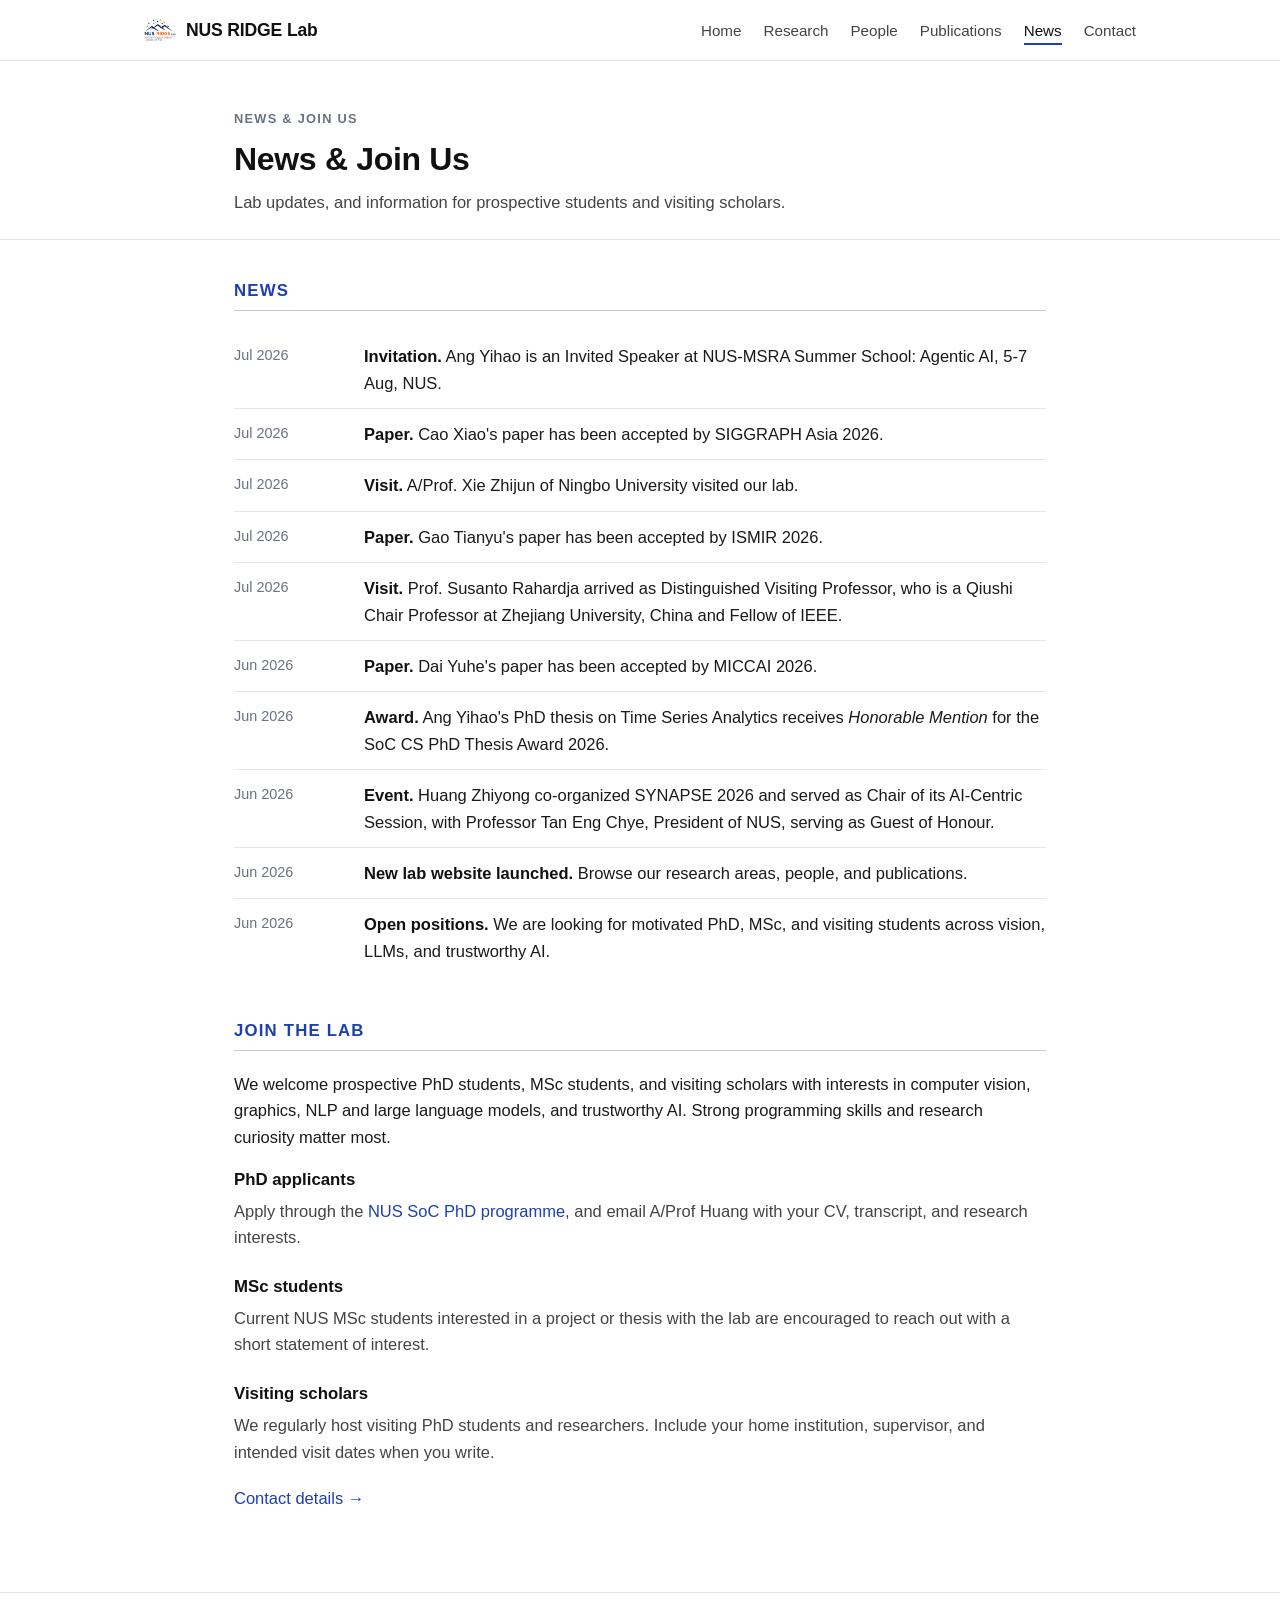
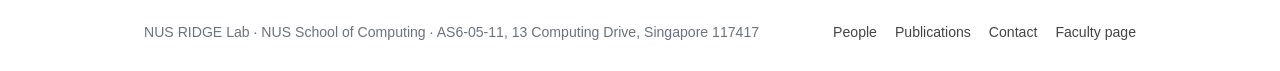
==== news.html @ 7f375b80 "Update news.html" ====
<!DOCTYPE html>
<html lang="en">
<head>
  <meta charset="UTF-8">
  <meta name="viewport" content="width=device-width, initial-scale=1.0">
  <title>News &amp; Join Us — NUS RIDGE Lab</title>
  <meta name="description" content="Latest news from NUS RIDGE Lab and information for prospective students.">
  <link rel="icon" type="image/png" href="assets/lab_logo.png">
  <link rel="stylesheet" href="css/style.css">
</head>
<body>

  <header class="site-header">
    <nav class="nav">
      <a class="brand" href="index.html"><img class="brand-logo" src="assets/lab_logo.png" alt="NUS RIDGE Lab logo"><span>NUS RIDGE Lab</span></a>
      <button class="nav-toggle" aria-label="Toggle navigation">&#9776;</button>
      <ul class="nav-links">
        <li><a href="index.html">Home</a></li>
        <li><a href="research.html">Research</a></li>
        <li><a href="people.html">People</a></li>
        <li><a href="publications.html">Publications</a></li>
        <li><a href="news.html">News</a></li>
        <li><a href="contact.html">Contact</a></li>
      </ul>
    </nav>
  </header>

  <div class="masthead">
    <div class="container">
      <div class="kicker">News &amp; Join Us</div>
      <h1>News &amp; Join Us</h1>
      <p>Lab updates, and information for prospective students and visiting scholars.</p>
    </div>
  </div>

  <main>
    <div class="container">

      <section>
        <h2 class="section-title">News</h2>
        <ul class="news-list">
          <li>
            <span class="date">Jul 2026</span>
            <span class="what"><strong>Invitation.</strong> Ang Yihao is an Invited Speaker at NUS-MSRA Summer School: Agentic AI, 5-7 Aug, NUS. </span>
          </li>
          <li>
            <span class="date">Jul 2026</span>
            <span class="what"><strong>Paper.</strong> Cao Xiao's paper has been accepted by SIGGRAPH Asia 2026. </span>
          </li>
          <li>
            <span class="date">Jul 2026</span>
            <span class="what"><strong>Visit.</strong> A/Prof. Xie Zhijun of Ningbo University visited our lab. </span>
          </li>
          <li>
            <span class="date">Jul 2026</span>
            <span class="what"><strong>Paper.</strong> Gao Tianyu's paper has been accepted by ISMIR 2026. </span>
          </li>
          <li>
            <span class="date">Jul 2026</span>
            <span class="what"><strong>Visit.</strong> Prof. Susanto Rahardja arrived as Distinguished Visiting Professor, who is a Qiushi Chair Professor at Zhejiang University, China and Fellow of IEEE. </span>
          </li>
          <li>
            <span class="date">Jun 2026</span>
            <span class="what"><strong>Paper.</strong> Dai Yuhe's paper has been accepted by MICCAI 2026. </span>
          </li>
          <li>
            <span class="date">Jun 2026</span>
            <span class="what"><strong>Award.</strong> Ang Yihao's PhD thesis on Time Series Analytics receives <em>Honorable Mention</em> for the SoC CS PhD Thesis Award 2026.</span>
          </li>
          <li>
            <span class="date">Jun 2026</span>
            <span class="what"><strong>Event.</strong> Huang Zhiyong co-organized SYNAPSE 2026 and served as Chair of its AI-Centric Session, with Professor Tan Eng Chye, President of NUS,  serving as Guest of Honour. </span>
          </li>
          <li>
            <span class="date">Jun 2026</span>
            <span class="what"><strong>New lab website launched.</strong> Browse our research areas, people, and publications.</span>
          </li>
          <li>
            <span class="date">Jun 2026</span>
            <span class="what"><strong>Open positions.</strong> We are looking for motivated PhD, MSc, and visiting students across vision, LLMs, and trustworthy AI.</span>
          </li>
        </ul>
      </section>

      <section>
        <h2 class="section-title">Join the lab</h2>
        <p>
          We welcome prospective PhD students, MSc students, and visiting scholars with interests
          in computer vision, graphics, NLP and large language models, and trustworthy AI. Strong
          programming skills and research curiosity matter most.
        </p>
        <dl class="def-list">
          <dt>PhD applicants</dt>
          <dd>Apply through the <a href="https://www.comp.nus.edu.sg/programmes/pg/phdcs/" target="_blank" rel="noopener">NUS SoC PhD programme</a>, and email A/Prof Huang with your CV, transcript, and research interests.</dd>

          <dt>MSc students</dt>
          <dd>Current NUS MSc students interested in a project or thesis with the lab are encouraged to reach out with a short statement of interest.</dd>

          <dt>Visiting scholars</dt>
          <dd>We regularly host visiting PhD students and researchers. Include your home institution, supervisor, and intended visit dates when you write.</dd>
        </dl>
        <p style="margin-top:1.2em;"><a href="contact.html">Contact details &rarr;</a></p>
      </section>

    </div>
  </main>

  <footer class="site-footer">
    <div class="footer-inner">
      <div>NUS RIDGE Lab &middot; NUS School of Computing &middot; AS6-05-11, 13 Computing Drive, Singapore 117417</div>
      <div class="footer-links">
        <a href="people.html">People</a>
        <a href="publications.html">Publications</a>
        <a href="contact.html">Contact</a>
        <a href="https://www.comp.nus.edu.sg/~huangzy/" target="_blank" rel="noopener">Faculty page</a>
      </div>
    </div>
  </footer>

  <script src="js/main.js"></script>
</body>
</html>
---- css/style.css ----
/* =========================================================
   NUS RIDGE Lab — stylesheet
   Academic, text-forward. Information over ornament.
   Theme: white / deep blue accent / near-black text
   ========================================================= */

:root {
  --accent: #1e40af;
  --accent-dark: #1e3a8a;
  --text: #1a1a1a;
  --text-soft: #444;
  --muted: #6b7280;
  --line: #e2e5ea;
  --line-strong: #c9ced6;
  --bg: #ffffff;
  --bg-alt: #f7f8fa;
  --max: 860px;          /* narrow, reading-width column */
  --max-wide: 1040px;
  --serif: Georgia, "Times New Roman", Cambria, serif;
  --sans: -apple-system, BlinkMacSystemFont, "Segoe UI", Roboto, Helvetica, Arial, sans-serif;
}

* { box-sizing: border-box; }
html { scroll-behavior: smooth; }

body {
  margin: 0;
  font-family: var(--sans);
  color: var(--text);
  background: var(--bg);
  line-height: 1.6;
  font-size: 16.5px;
  -webkit-font-smoothing: antialiased;
  text-rendering: optimizeLegibility;
}

h1, h2, h3, h4 { color: #111; line-height: 1.3; font-weight: 650; margin: 0 0 .4em; }
h1 { font-size: 1.9rem; letter-spacing: -.01em; }
h2 { font-size: 1.4rem; }
h3 { font-size: 1.1rem; }

a { color: var(--accent); text-decoration: none; }
a:hover { text-decoration: underline; }

p { margin: 0 0 1em; }

.container { max-width: var(--max); margin: 0 auto; padding: 0 24px; }
.container.wide { max-width: var(--max-wide); }

hr { border: 0; border-top: 1px solid var(--line); margin: 2.5rem 0; }

/* ---------- Header / nav ---------- */
.site-header {
  border-bottom: 1px solid var(--line);
  background: var(--bg);
}
.nav {
  max-width: var(--max-wide);
  margin: 0 auto;
  padding: 0 24px;
  display: flex;
  align-items: center;
  justify-content: space-between;
  height: 60px;
}
.brand {
  display: inline-flex;
  align-items: center;
  gap: 10px;
  font-weight: 700;
  font-size: 1.1rem;
  color: #111;
  letter-spacing: -.01em;
}
.brand-logo {
  height: 32px;
  width: 32px;
  object-fit: contain;
  display: block;
}
.brand:hover { text-decoration: none; }
.nav-links { display: flex; gap: 22px; list-style: none; margin: 0; padding: 0; }
.nav-links a {
  color: var(--text-soft);
  font-size: .95rem;
  padding: 4px 0;
  border-bottom: 2px solid transparent;
}
.nav-links a:hover { color: var(--accent); text-decoration: none; }
.nav-links a.active { color: #111; border-bottom-color: var(--accent); }
.nav-toggle {
  display: none;
  background: none; border: 1px solid var(--line); border-radius: 6px;
  width: 40px; height: 36px; cursor: pointer; font-size: 1.2rem; color: var(--text);
}

/* ---------- Page masthead ---------- */
.masthead { padding: 48px 0 24px; border-bottom: 1px solid var(--line); }
.masthead .container { max-width: var(--max); }
.masthead h1 { font-size: 2rem; margin-bottom: .25em; }
.masthead .kicker {
  font-size: .8rem; text-transform: uppercase; letter-spacing: .1em;
  color: var(--muted); margin-bottom: 10px; font-weight: 600;
}
.masthead p { color: var(--text-soft); margin: 0; max-width: 64ch; }
.masthead .expansion {
  font-size: 1rem; color: var(--muted); margin: 0 0 14px;
  letter-spacing: .01em;
}
.masthead .expansion strong { color: var(--accent); font-weight: 700; }

/* ---------- Generic content ---------- */
main { padding: 40px 0 64px; }
section { margin-bottom: 44px; }
section:last-child { margin-bottom: 0; }

h2.section-title {
  font-size: 1.05rem;
  text-transform: uppercase;
  letter-spacing: .07em;
  color: var(--accent);
  font-weight: 700;
  padding-bottom: 8px;
  border-bottom: 1px solid var(--line-strong);
  margin-bottom: 20px;
}

.lead { font-size: 1.12rem; color: var(--text-soft); }

ul.clean { list-style: none; padding: 0; margin: 0; }

/* inline text links list (e.g. CV / homepage) */
.inline-links { font-size: .95rem; color: var(--muted); }
.inline-links a { margin-right: 4px; }
.sep { color: var(--line-strong); margin: 0 8px; }

/* ---------- About / PI block ---------- */
.pi-block { display: grid; grid-template-columns: 150px 1fr; gap: 28px; align-items: start; }
.pi-photo {
  width: 150px; height: 188px;
  background: var(--bg-alt);
  border: 1px solid var(--line);
  display: flex; align-items: center; justify-content: center;
  color: var(--muted); font-family: var(--serif); font-size: 2.2rem;
  overflow: hidden;
}
.pi-photo img { width: 100%; height: 100%; object-fit: cover; }
.pi-meta { list-style: none; padding: 0; margin: 12px 0 0; font-size: .92rem; color: var(--text-soft); }
.pi-meta li { padding: 2px 0; }

/* ---------- Definition-style research list ---------- */
.def-list { margin: 0; }
.def-list dt {
  font-weight: 650; color: #111; margin-top: 1.4em; font-size: 1.05rem;
}
.def-list dt:first-child { margin-top: 0; }
.def-list dd { margin: .25em 0 0; color: var(--text-soft); }
.def-list .keywords { font-size: .9rem; color: var(--muted); margin-top: .3em; }
.def-list .keywords strong { color: var(--text-soft); font-weight: 600; }

/* ---------- People ---------- */
.people-section { margin-bottom: 36px; }
.people-section h2 .count { color: var(--muted); font-weight: 400; font-size: .95rem; }

/* roster: name + topic on aligned rows */
.roster { list-style: none; padding: 0; margin: 0; }
.roster > li {
  padding: 11px 0;
  border-bottom: 1px solid var(--line);
  display: grid;
  grid-template-columns: 220px 1fr;
  gap: 4px 24px;
  align-items: baseline;
}
.roster > li:last-child { border-bottom: 0; }
.roster .who { font-weight: 600; color: #111; }
.roster .who a { color: #111; }
.roster .who a:hover { color: var(--accent); }
.roster .detail { color: var(--text-soft); font-size: .96rem; }
.roster .detail .cosup { color: var(--muted); font-style: italic; }
.roster .affil { color: var(--text-soft); font-size: .96rem; }

/* compact two-column name list for visiting / reviewed */
.namelist { columns: 2; column-gap: 40px; list-style: none; padding: 0; margin: 0; }
.namelist li { break-inside: avoid; padding: 5px 0; font-size: .95rem; color: var(--text-soft); }
.namelist li .who { color: #111; font-weight: 600; }

/* collapsible long lists */
details.disclosure { border-top: 1px solid var(--line); }
details.disclosure > summary {
  cursor: pointer; font-weight: 600; padding: 14px 0; color: #111;
  list-style: none; display: flex; align-items: baseline; gap: 8px;
}
details.disclosure > summary::-webkit-details-marker { display: none; }
details.disclosure > summary::before { content: "▸"; color: var(--accent); font-size: .85em; }
details.disclosure[open] > summary::before { content: "▾"; }
details.disclosure > summary .count { color: var(--muted); font-weight: 400; font-size: .9rem; }
details.disclosure .disclosure-body { padding: 4px 0 18px; }

/* ---------- Publications ---------- */
.pub-year { font-size: 1.1rem; font-weight: 650; color: #111; margin: 28px 0 12px; }
.pub-list { list-style: none; padding: 0; margin: 0; counter-reset: pub; }
.pub-list li {
  padding: 10px 0; border-bottom: 1px solid var(--line); font-size: .98rem;
}
.pub-list li:last-child { border-bottom: 0; }
.pub-list .pub-title { font-weight: 600; color: #111; }
.pub-list .pub-authors { color: var(--text-soft); }
.pub-list .pub-venue { color: var(--muted); font-style: italic; }

/* ---------- News ---------- */
.news-list { list-style: none; padding: 0; margin: 0; }
.news-list li {
  display: grid; grid-template-columns: 110px 1fr; gap: 20px;
  padding: 12px 0; border-bottom: 1px solid var(--line);
}
.news-list li:last-child { border-bottom: 0; }
.news-list .date { color: var(--muted); font-size: .9rem; padding-top: 1px; }
.news-list .what strong { color: #111; }

/* ---------- Contact ---------- */
.contact-table { width: 100%; border-collapse: collapse; }
.contact-table th {
  text-align: left; vertical-align: top; width: 130px;
  padding: 9px 16px 9px 0; color: var(--muted); font-weight: 600; font-size: .9rem;
  border-bottom: 1px solid var(--line);
}
.contact-table td { padding: 9px 0; border-bottom: 1px solid var(--line); color: var(--text); }
.map-embed { width: 100%; aspect-ratio: 16 / 9; border: 1px solid var(--line); margin-top: 24px; }

/* ---------- Callout / note ---------- */
.note {
  background: var(--bg-alt);
  border-left: 3px solid var(--accent);
  padding: 14px 18px;
  font-size: .95rem;
  color: var(--text-soft);
  margin: 0 0 24px;
}
.note strong { color: var(--text); }

/* ---------- Footer ---------- */
.site-footer {
  border-top: 1px solid var(--line);
  padding: 28px 0;
  color: var(--muted);
  font-size: .88rem;
}
.site-footer .nav { height: auto; }
.footer-inner {
  max-width: var(--max-wide); margin: 0 auto; padding: 0 24px;
  display: flex; justify-content: space-between; flex-wrap: wrap; gap: 12px;
}
.footer-inner a { color: var(--text-soft); }
.footer-links { display: flex; gap: 18px; flex-wrap: wrap; }

/* ---------- Responsive ---------- */
@media (max-width: 720px) {
  .nav-links {
    position: absolute; top: 60px; left: 0; right: 0;
    flex-direction: column; gap: 0; background: #fff;
    border-bottom: 1px solid var(--line); padding: 8px 24px 16px;
    display: none; z-index: 50;
  }
  .nav-links.open { display: flex; }
  .nav-links a { padding: 10px 0; }
  .nav-toggle { display: block; }
  .pi-block { grid-template-columns: 1fr; gap: 18px; }
  .pi-photo { width: 130px; height: 163px; }
  .roster > li { grid-template-columns: 1fr; gap: 2px; }
  .namelist { columns: 1; }
  .news-list li { grid-template-columns: 1fr; gap: 2px; }
}
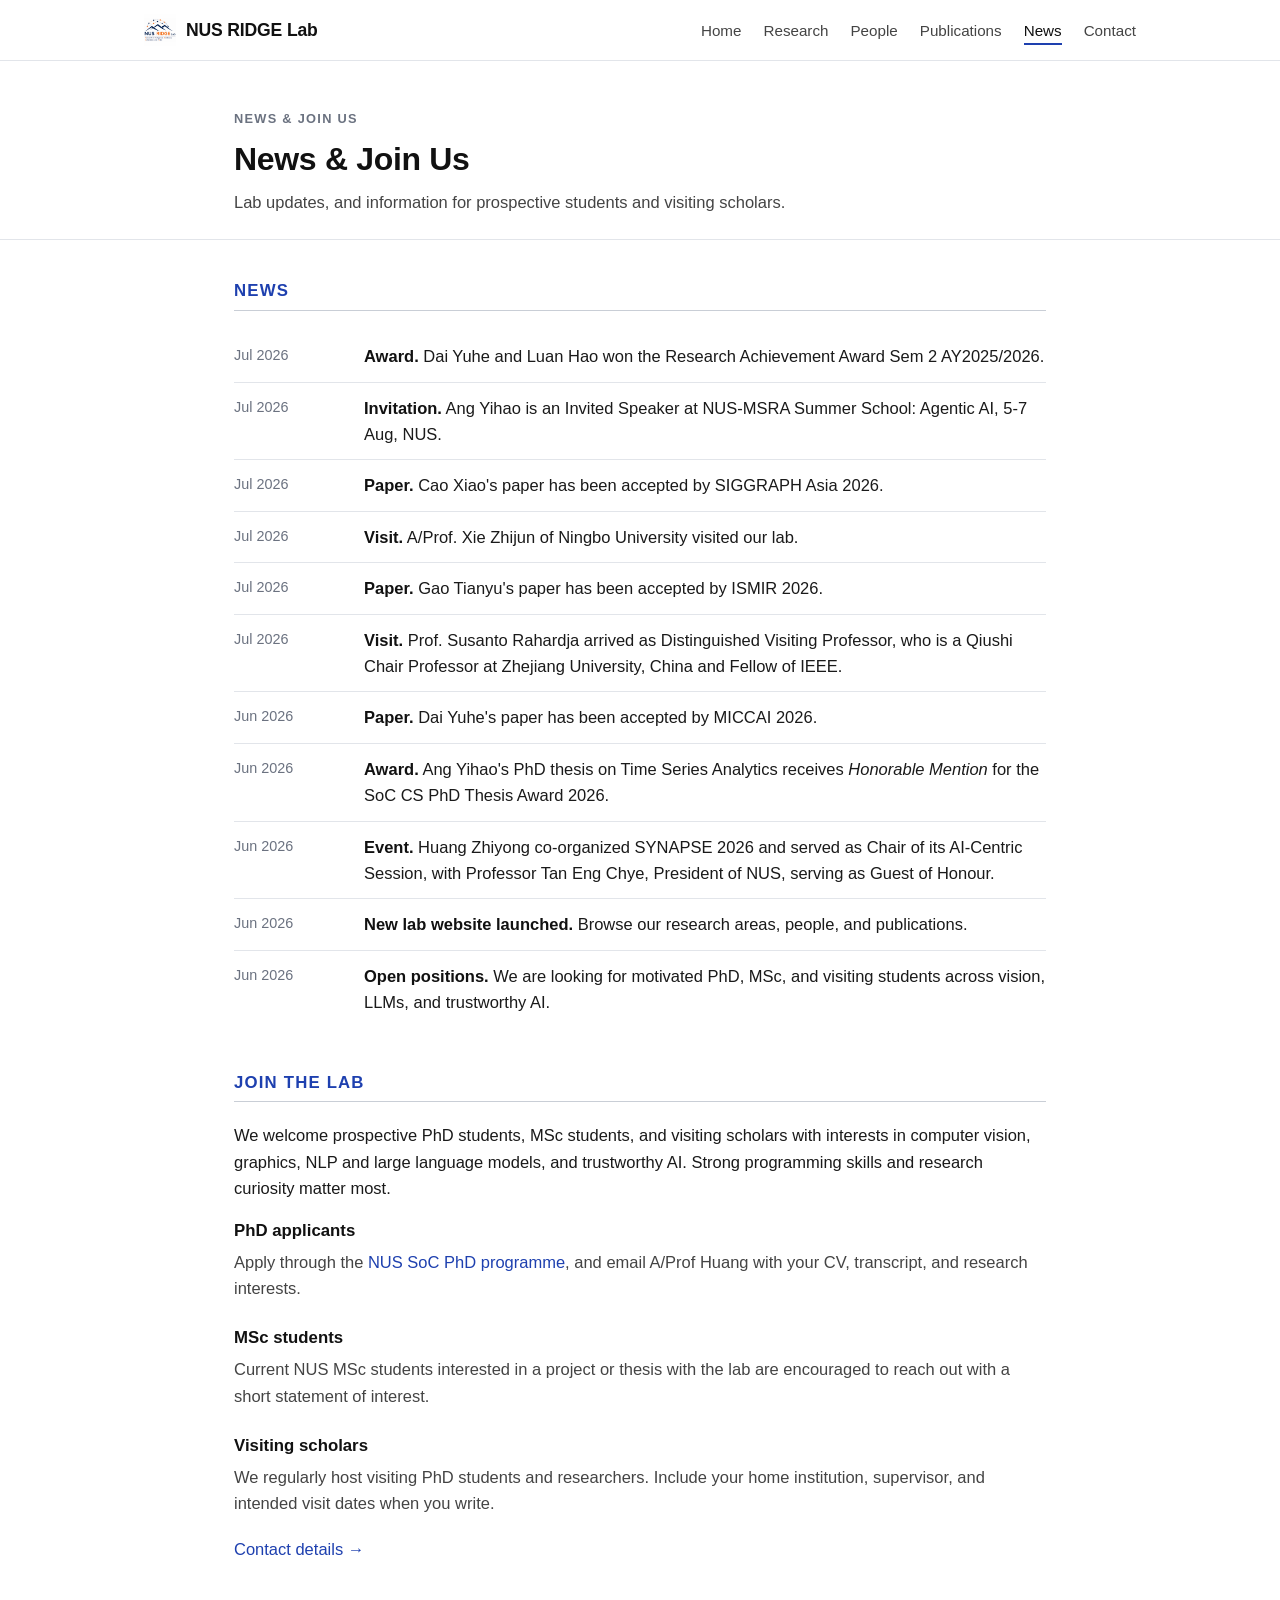
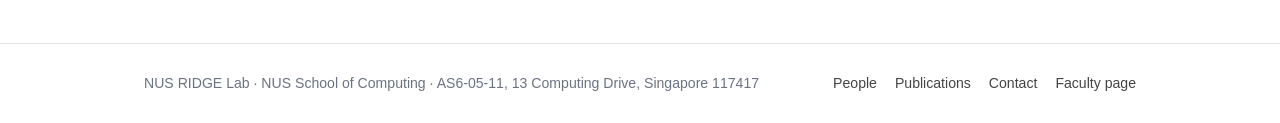
==== commit d2a26791: "Update news.html" ====
--- a/news.html
+++ b/news.html
@@ -39,6 +39,10 @@
       <section>
         <h2 class="section-title">News</h2>
         <ul class="news-list">
+          <li>
+            <span class="date">Jul 2026</span>
+            <span class="what"><strong>Award.</strong> Dai Yuhe and Luan Hao won the Research Achievement Award Sem 2 AY2025/2026. </span>
+          </li>
           <li>
             <span class="date">Jul 2026</span>
             <span class="what"><strong>Invitation.</strong> Ang Yihao is an Invited Speaker at NUS-MSRA Summer School: Agentic AI, 5-7 Aug, NUS. </span>
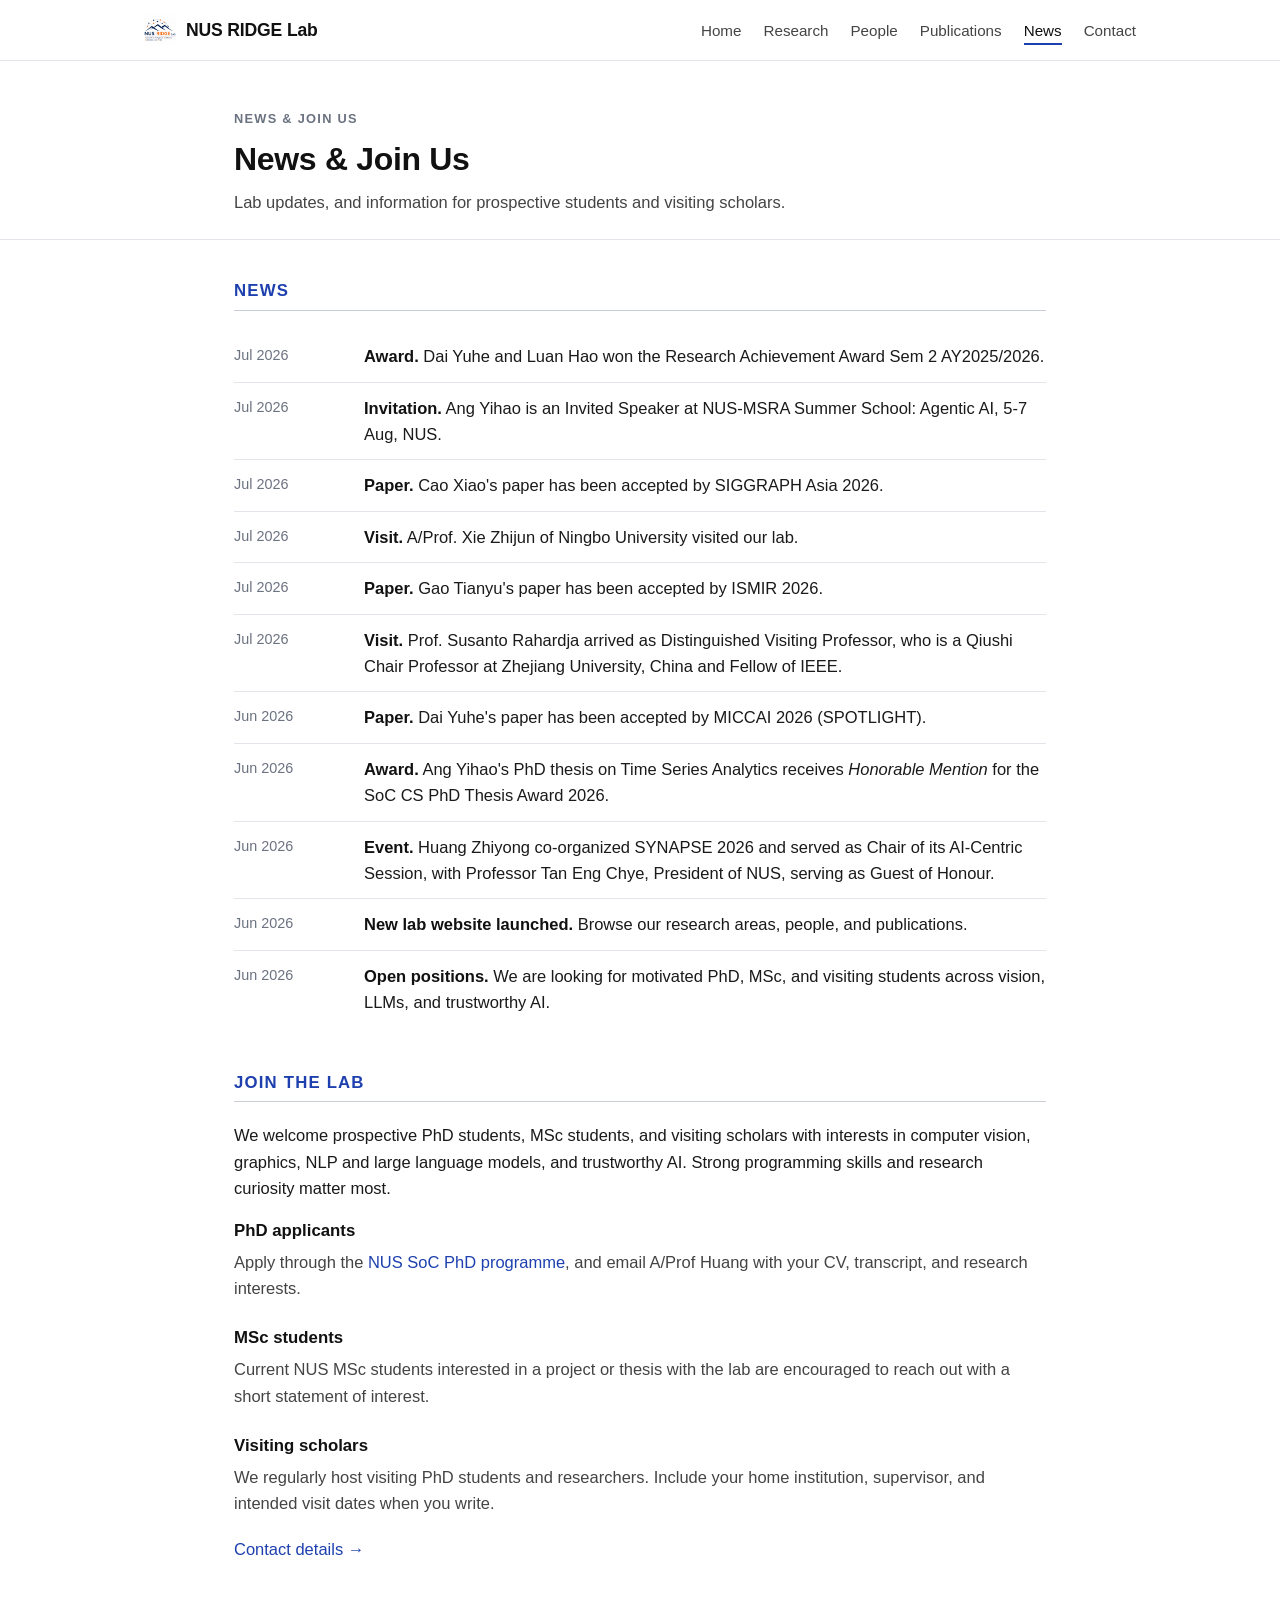
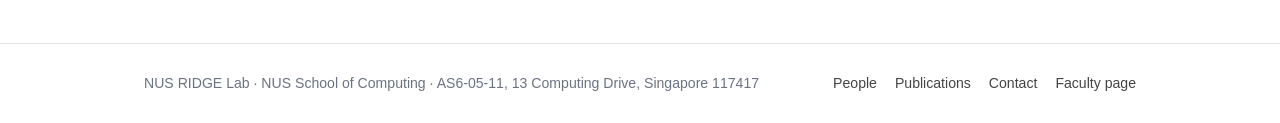
==== commit 37367ca1: "Update news.html" ====
--- a/news.html
+++ b/news.html
@@ -65,7 +65,7 @@
           </li>
           <li>
             <span class="date">Jun 2026</span>
-            <span class="what"><strong>Paper.</strong> Dai Yuhe's paper has been accepted by MICCAI 2026. </span>
+            <span class="what"><strong>Paper.</strong> Dai Yuhe's paper has been accepted by MICCAI 2026 (SPOTLIGHT). </span>
           </li>
           <li>
             <span class="date">Jun 2026</span>
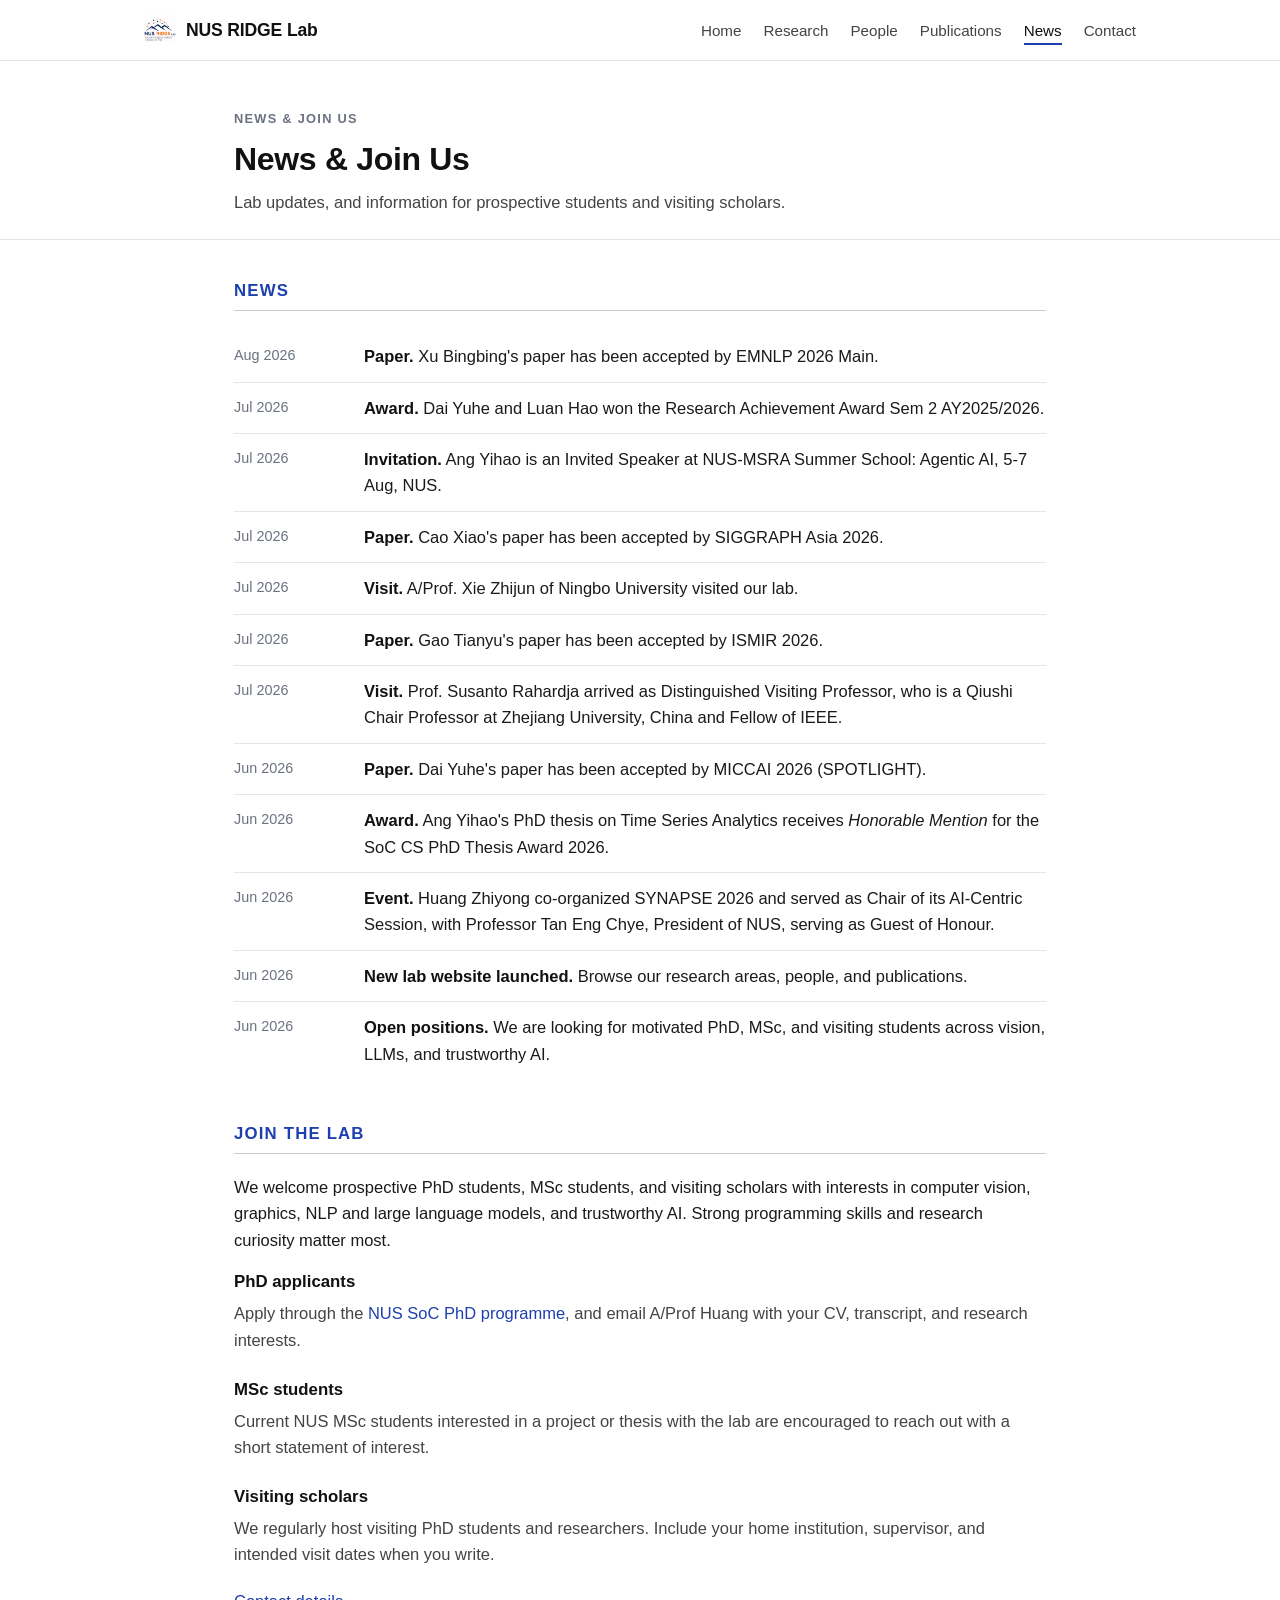
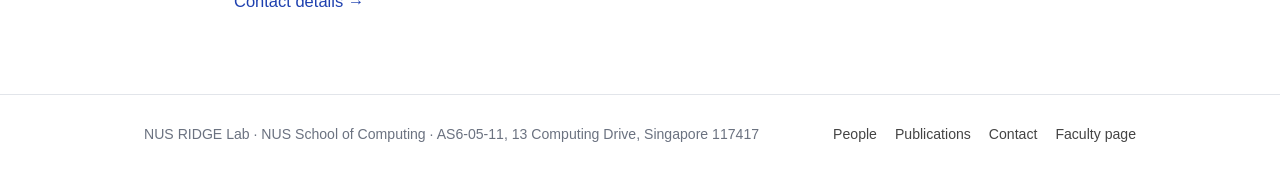
==== commit 6ab10617: "Update news.html" ====
--- a/news.html
+++ b/news.html
@@ -39,6 +39,10 @@
       <section>
         <h2 class="section-title">News</h2>
         <ul class="news-list">
+          <li>
+            <span class="date">Aug 2026</span>
+            <span class="what"><strong>Paper.</strong> Xu Bingbing's paper has been accepted by EMNLP 2026 Main. </span>
+          </li>
           <li>
             <span class="date">Jul 2026</span>
             <span class="what"><strong>Award.</strong> Dai Yuhe and Luan Hao won the Research Achievement Award Sem 2 AY2025/2026. </span>
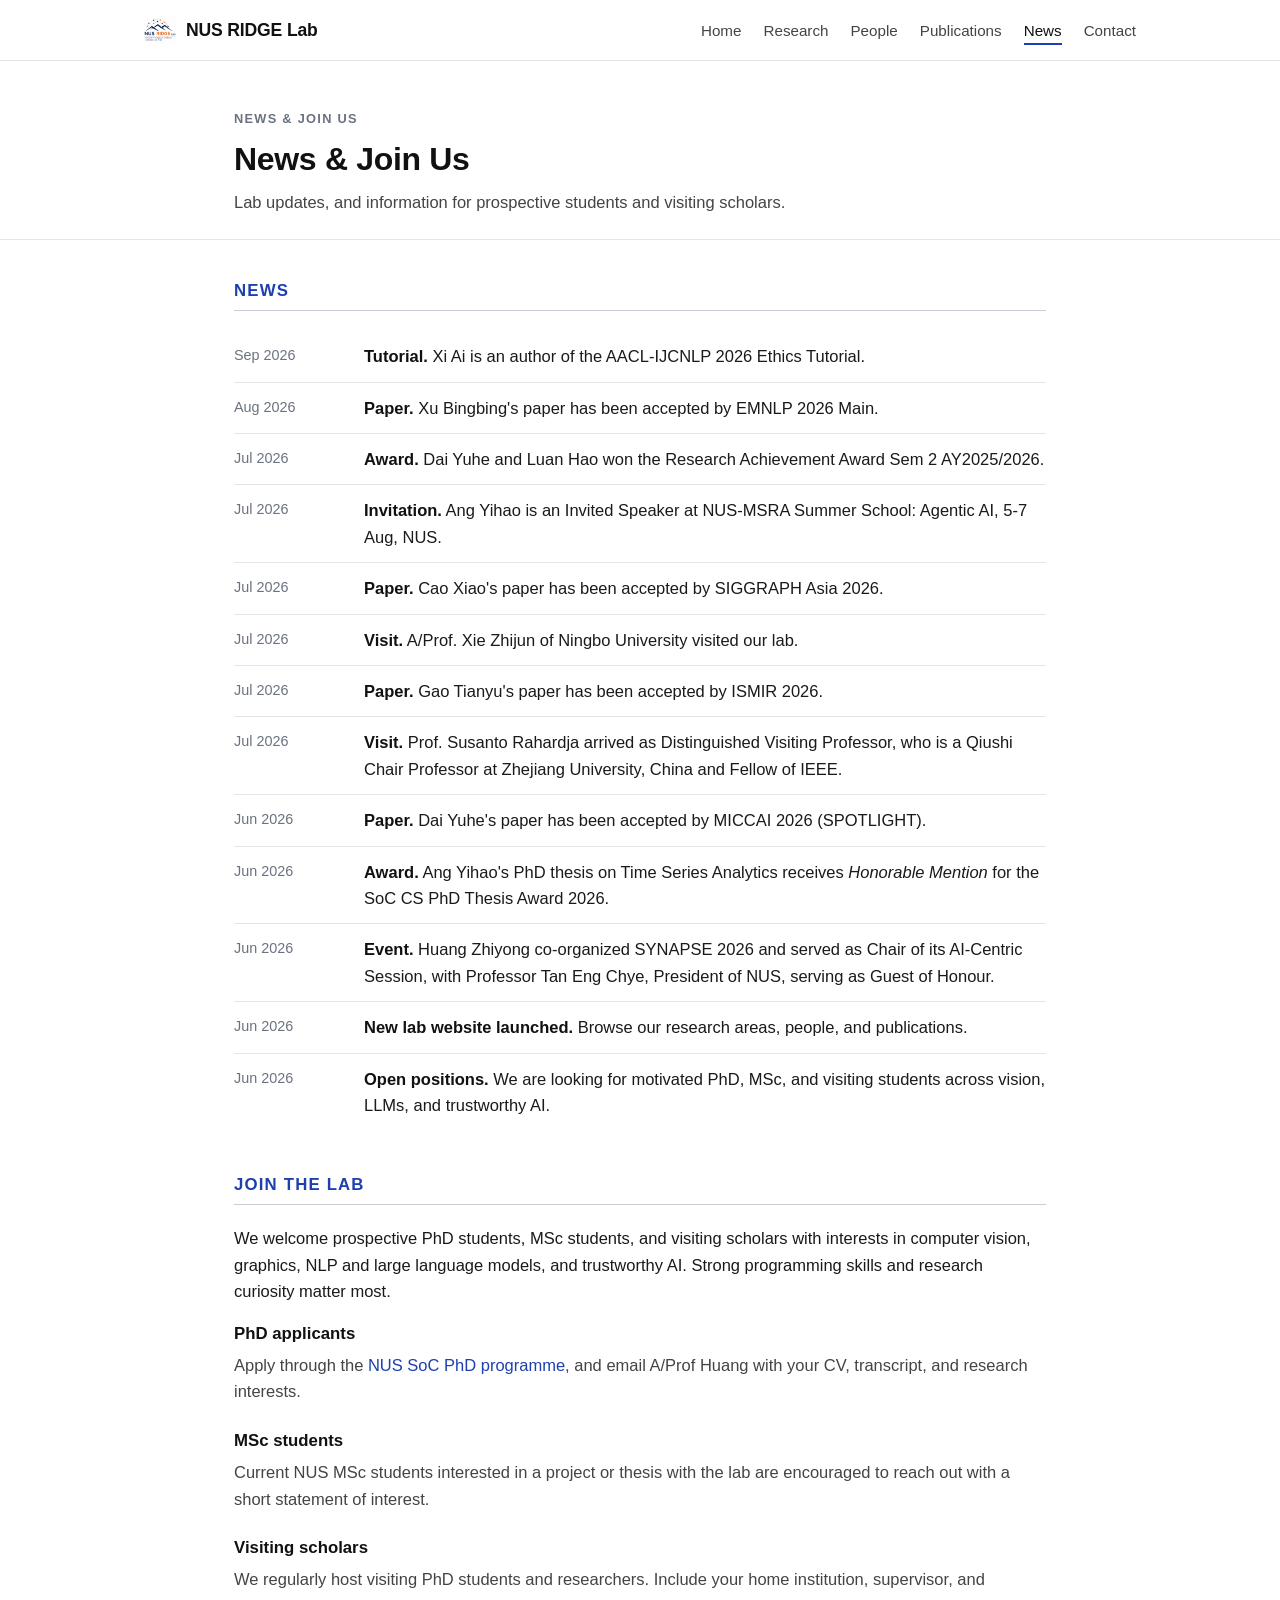
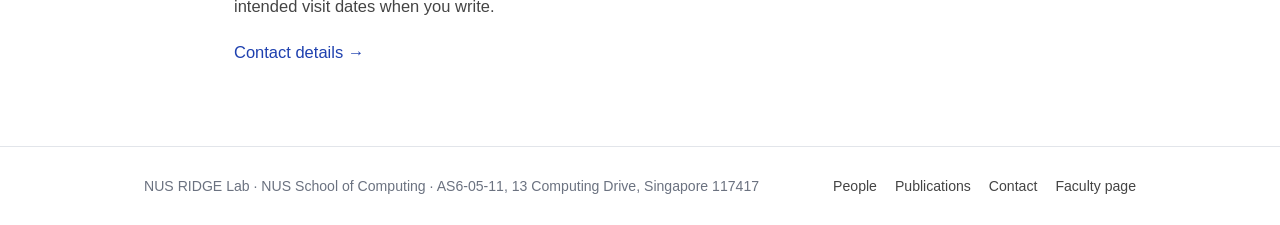
==== commit ef588abb: "Update news.html" ====
--- a/news.html
+++ b/news.html
@@ -39,6 +39,10 @@
       <section>
         <h2 class="section-title">News</h2>
         <ul class="news-list">
+          <li>
+            <span class="date">Sep 2026</span>
+            <span class="what"><strong>Tutorial.</strong> Xi Ai is an author of the AACL-IJCNLP 2026 Ethics Tutorial. </span>
+          </li>
           <li>
             <span class="date">Aug 2026</span>
             <span class="what"><strong>Paper.</strong> Xu Bingbing's paper has been accepted by EMNLP 2026 Main. </span>
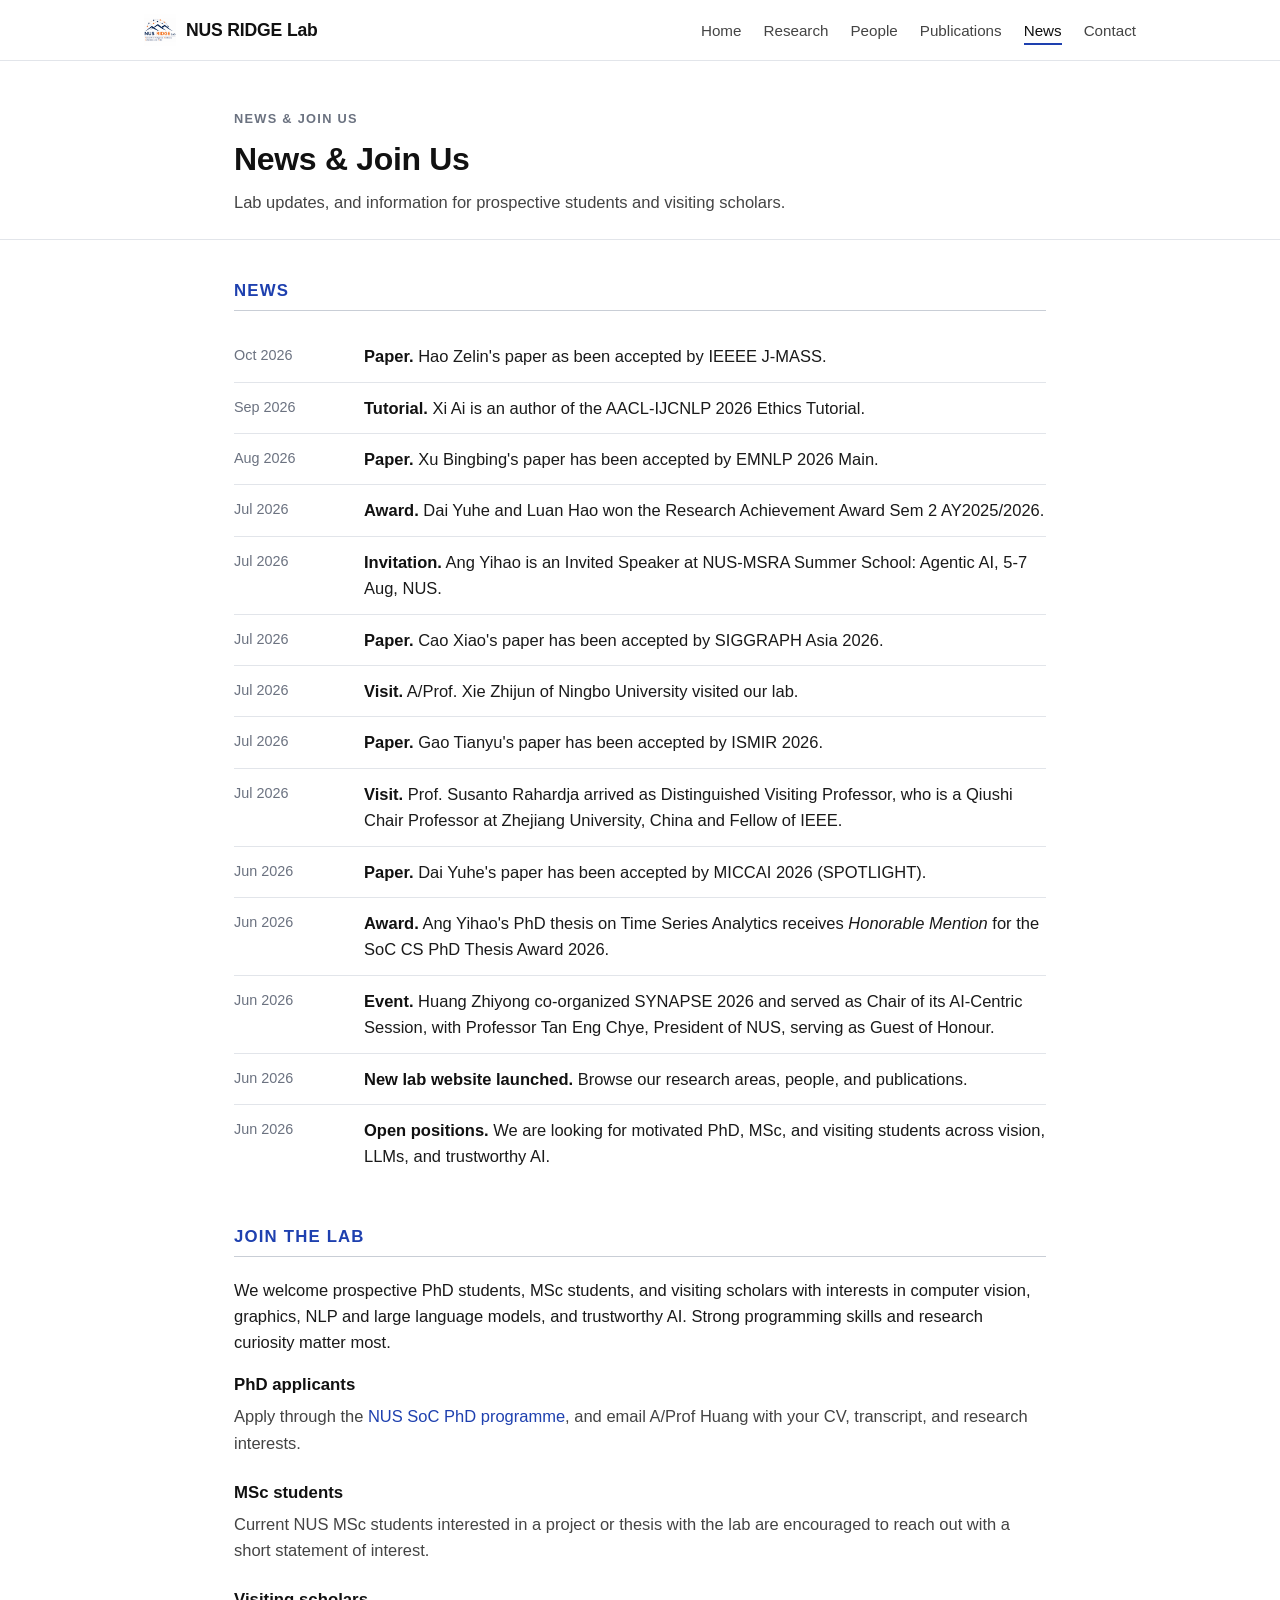
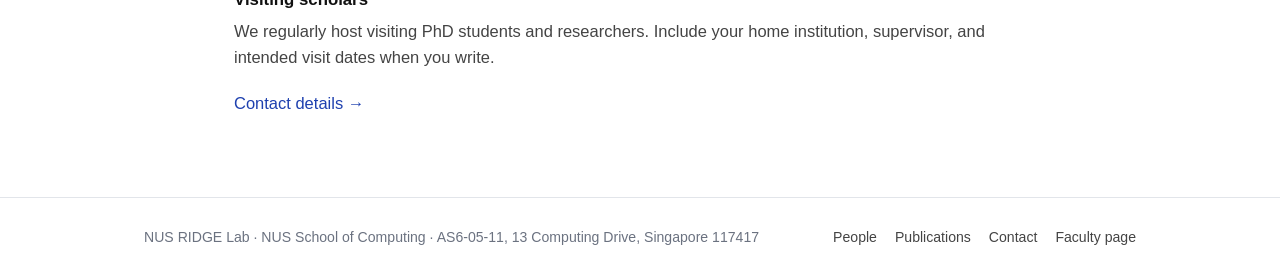
==== commit 9ddf27d8: "Update news.html" ====
--- a/news.html
+++ b/news.html
@@ -39,6 +39,10 @@
       <section>
         <h2 class="section-title">News</h2>
         <ul class="news-list">
+          <li>
+            <span class="date">Oct 2026</span>
+            <span class="what"><strong>Paper.</strong> Hao Zelin's paper as been accepted by IEEEE J-MASS. </span>
+          </li>
           <li>
             <span class="date">Sep 2026</span>
             <span class="what"><strong>Tutorial.</strong> Xi Ai is an author of the AACL-IJCNLP 2026 Ethics Tutorial. </span>
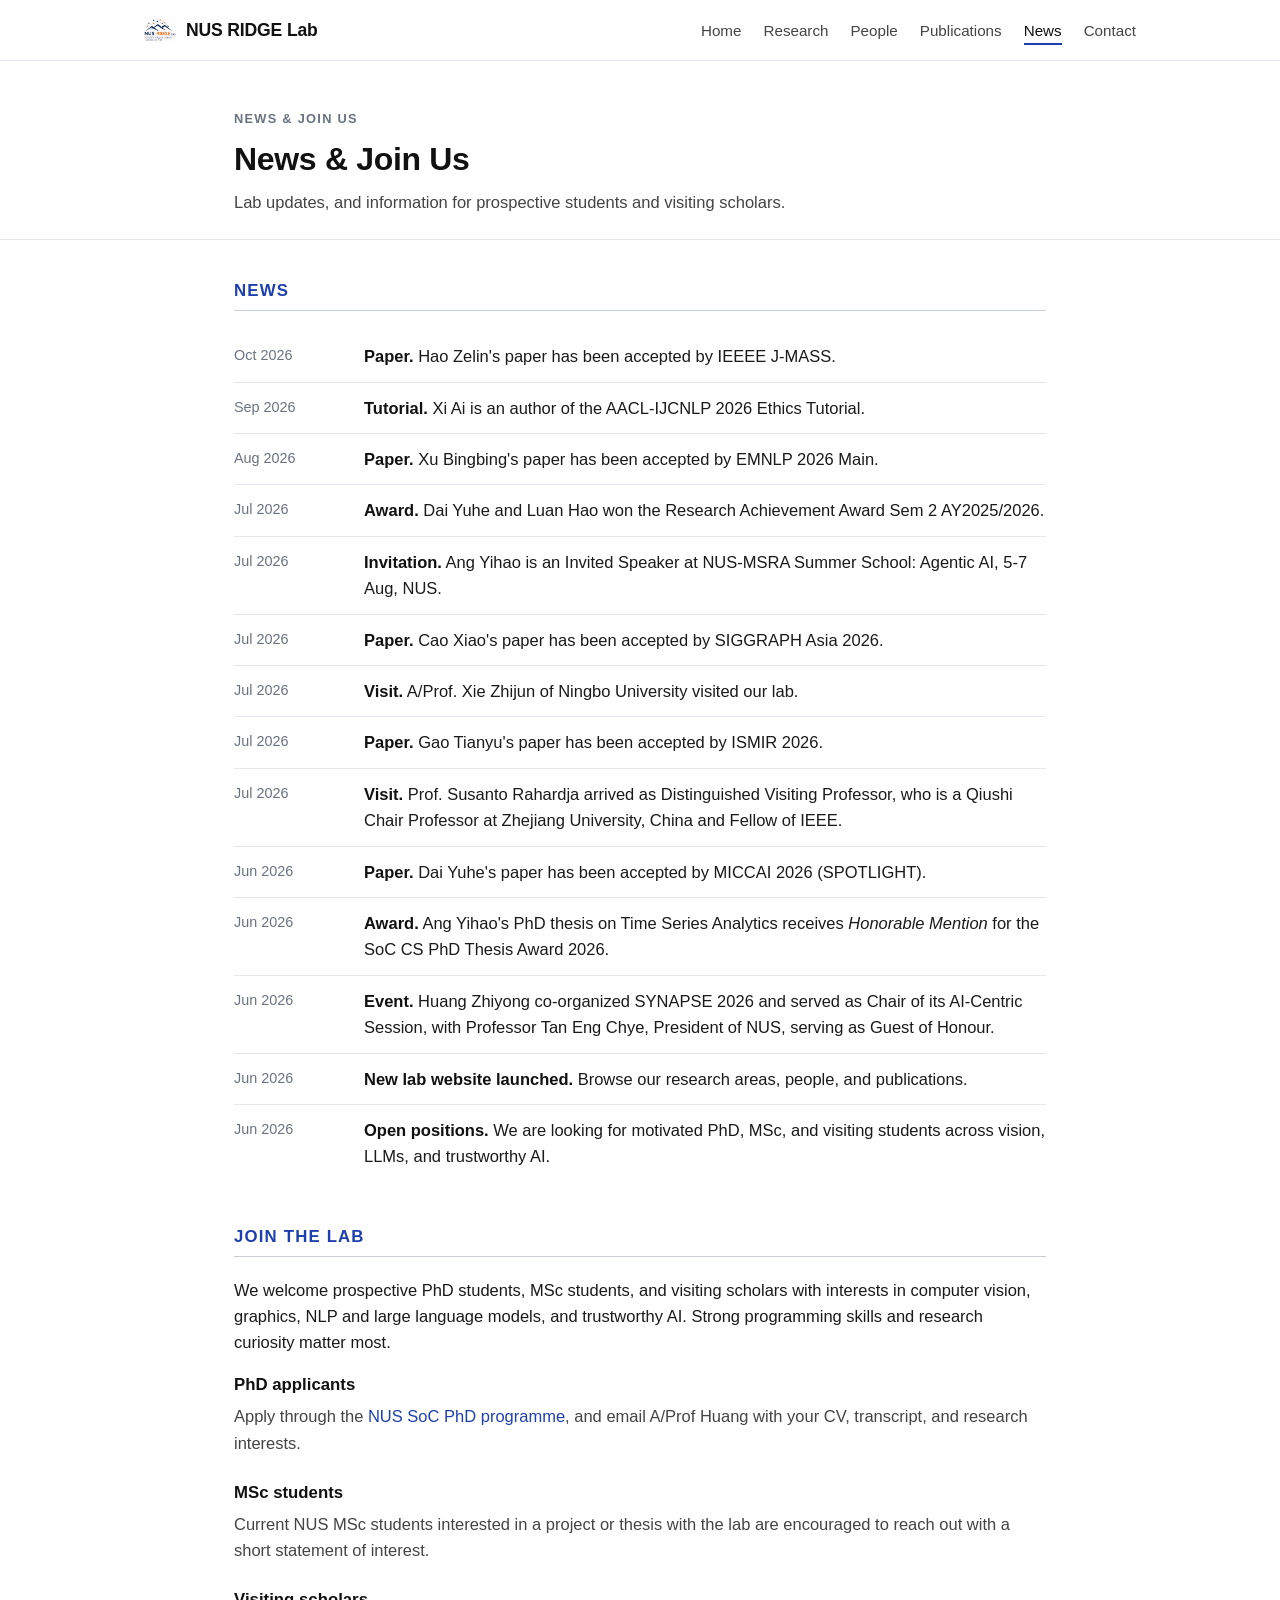
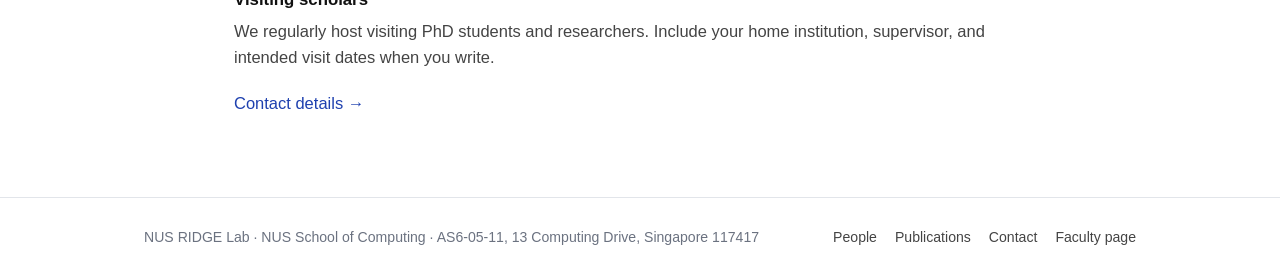
==== commit f8baef57: "Update news.html" ====
--- a/news.html
+++ b/news.html
@@ -41,7 +41,7 @@
         <ul class="news-list">
           <li>
             <span class="date">Oct 2026</span>
-            <span class="what"><strong>Paper.</strong> Hao Zelin's paper as been accepted by IEEEE J-MASS. </span>
+            <span class="what"><strong>Paper.</strong> Hao Zelin's paper has been accepted by IEEEE J-MASS. </span>
           </li>
           <li>
             <span class="date">Sep 2026</span>
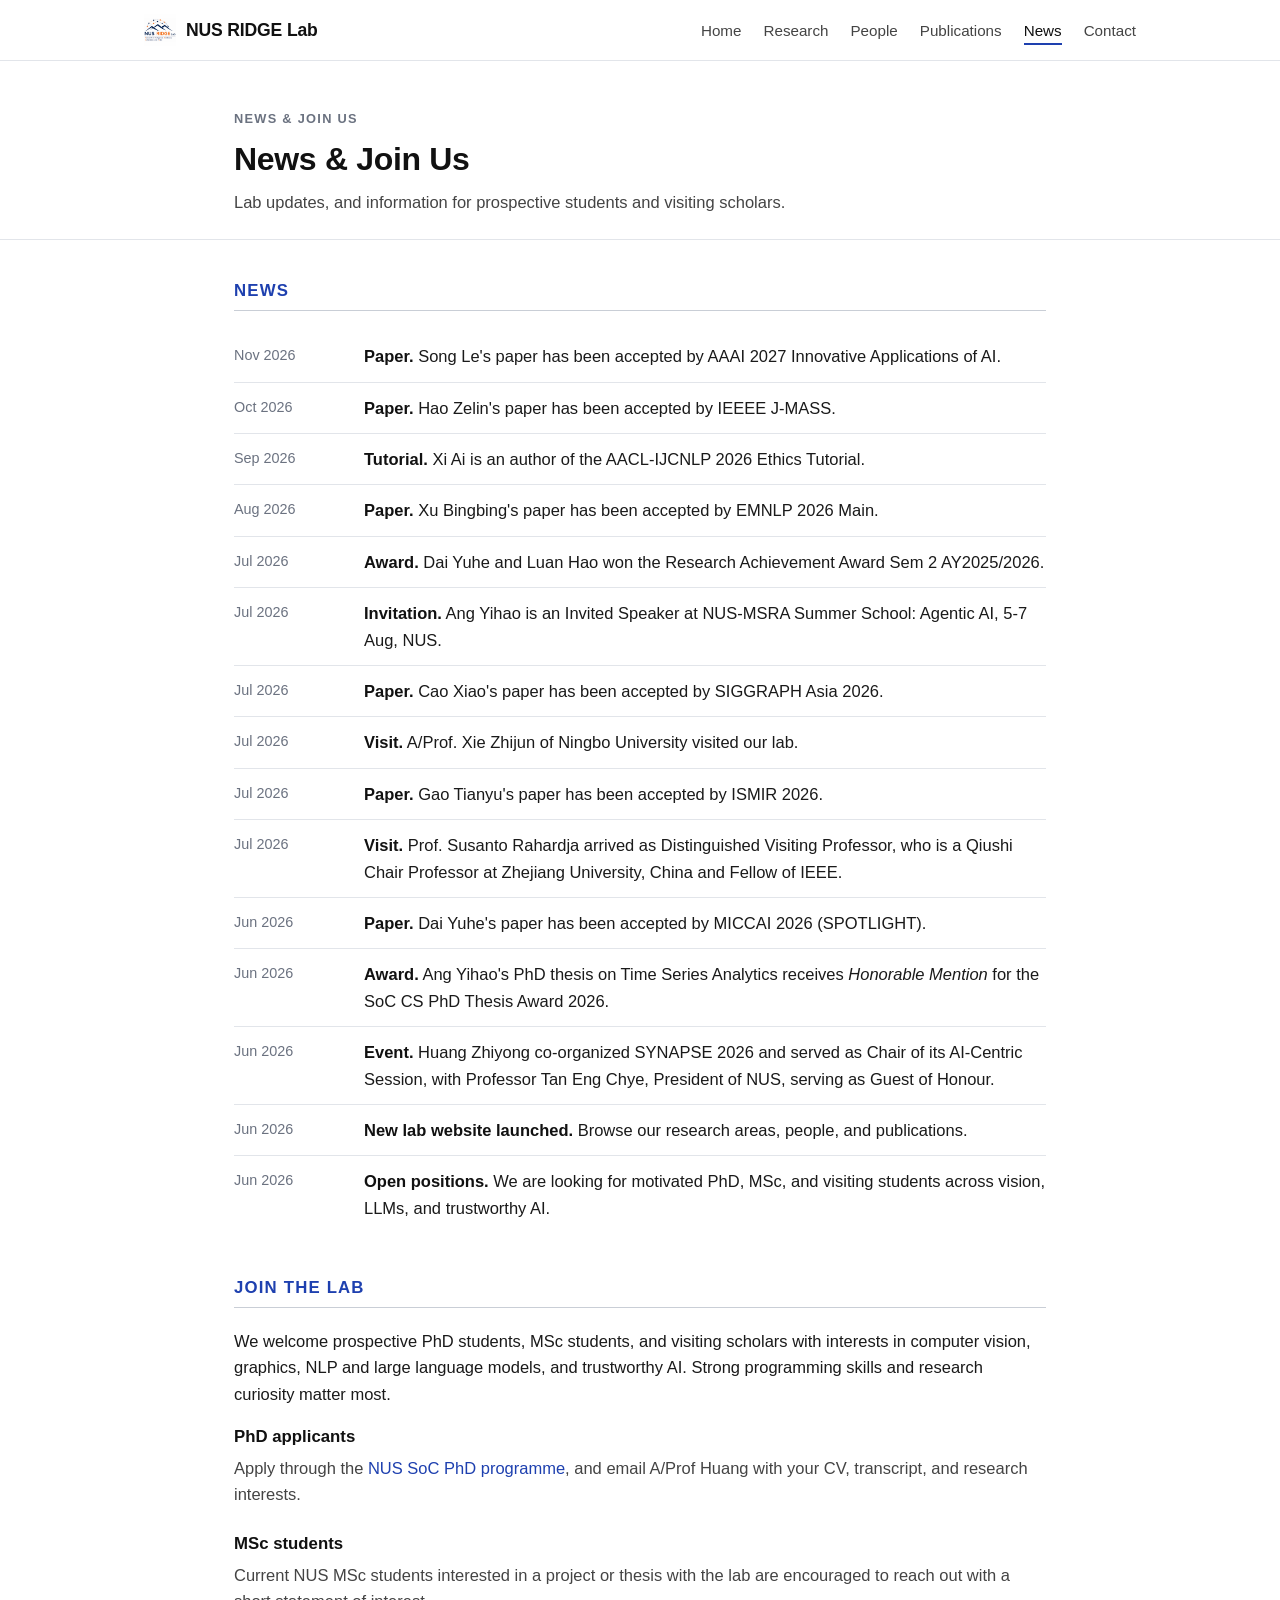
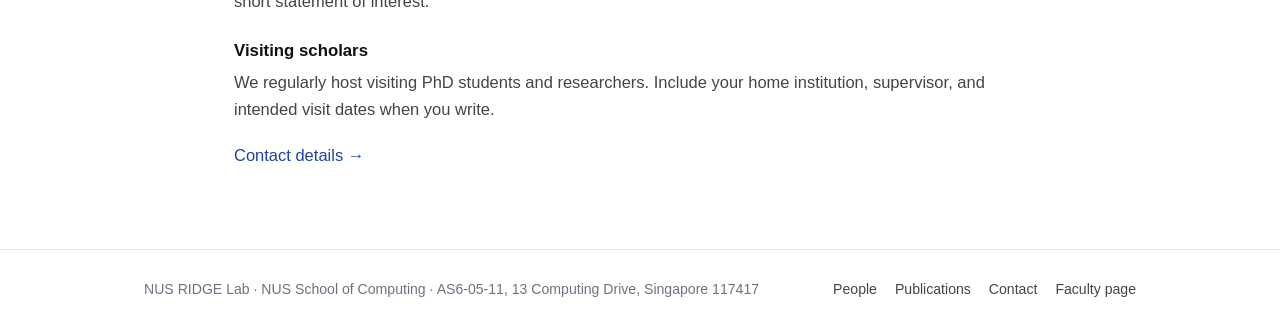
==== commit bf89fea9: "Update news.html" ====
--- a/news.html
+++ b/news.html
@@ -39,6 +39,10 @@
       <section>
         <h2 class="section-title">News</h2>
         <ul class="news-list">
+          <li>
+            <span class="date">Nov 2026</span>
+            <span class="what"><strong>Paper.</strong> Song Le's paper has been accepted by AAAI 2027 Innovative Applications of AI. </span>
+          </li>
           <li>
             <span class="date">Oct 2026</span>
             <span class="what"><strong>Paper.</strong> Hao Zelin's paper has been accepted by IEEEE J-MASS. </span>
